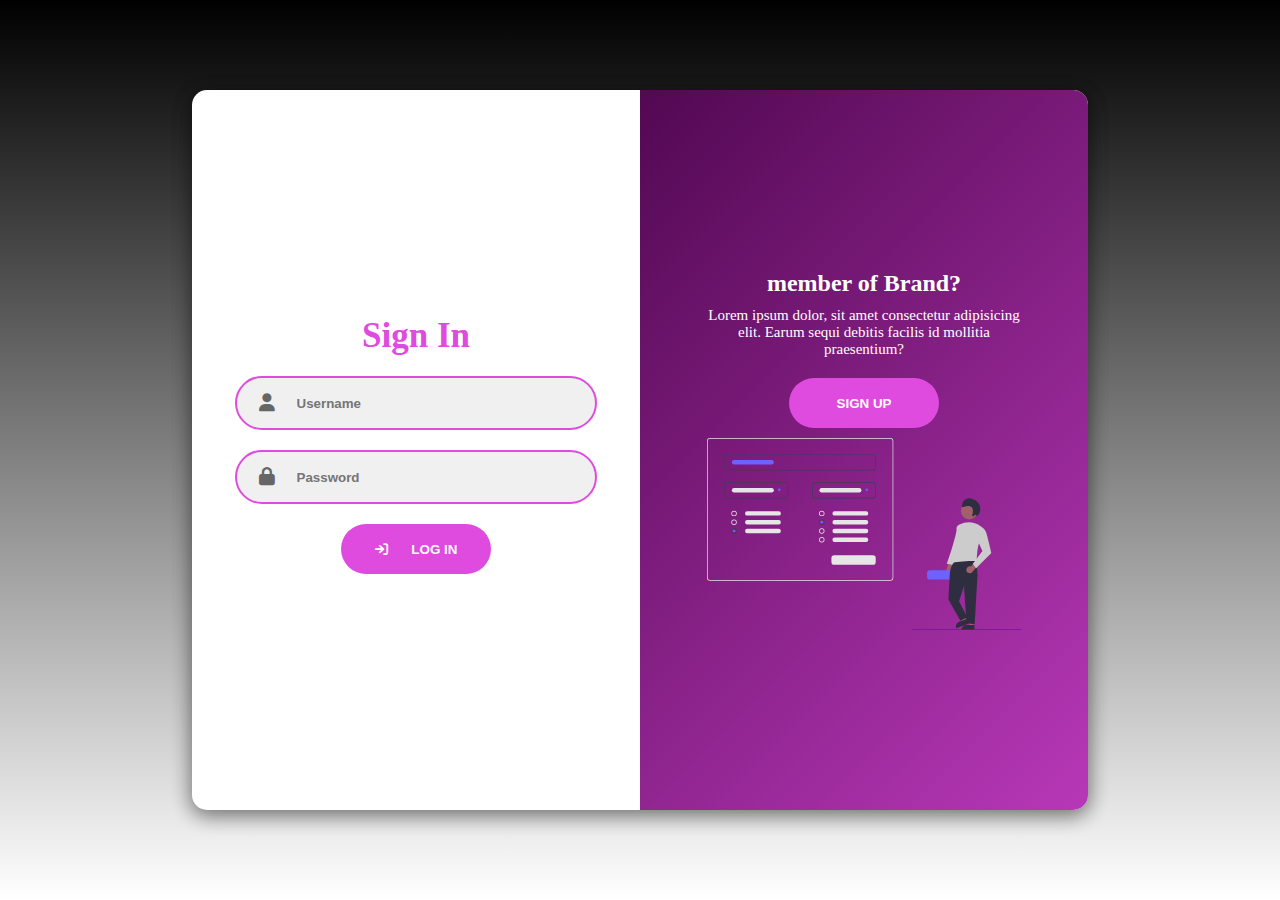
==== index.html @ 09955470 "folder name changed" ====
<!DOCTYPE html>
<html lang="en">

<head>
    <meta charset="UTF-8">
    <meta name="viewport" content="width=device-width, initial-scale=1.0">
    <title>Sign Up</title>
    <link rel="stylesheet" href="https://cdnjs.cloudflare.com/ajax/libs/font-awesome/6.7.2/css/all.min.css">
    <link rel="stylesheet" href="../css/index.css">
</head>

<body>
    <div class="container">
        <div class="signin-signup">
            <form action="" class="sign-in-form">
                <h2 class="title">
                    Sign In
                </h2>
                <div class="input-field">
                    <i class="fas fa-user">
                    </i>
                    <input type="text" placeholder="Username">
                </div>
                <div class="input-field">
                    <i class="fas fa-lock">
                    </i>
                    <input type="text" placeholder="Password">
                </div>
                <button class="btn" type="submit">
                    <i class="fas fa-sign-in" aria-hidden="true" style="margin-right:20px ;">
                    </i>
                    Log in
                </button>
                <p class="account-text">Don't have an account?
                    <a href="#" id="sign-up-btn2">
                        sign-up
                    </a>
                </p>
            </form>
            <form action="#" class="sign-up-form">
                <h2 class="title">
                    Sign up
                </h2>
                <div class="input-image">
                    <label for="image-upload" id="label-image-upload"><img src="../pics/defaultProfileImage.jpg" alt=""
                            id="profile-image-icon">
                        <img id="image-preview" src="" alt="Image Preview">
                    </label>
                    <input type="file" name="image" id="image-upload" accept="image/*" required style="display: none;"
                        onchange="previewImage()">
                </div>
                <div class="input-field">
                    <i class="fas fa-user">
                    </i>
                    <input type="text" placeholder="Username" required>
                </div>
                <div class="input-field">
                    <i class="fas fa-user">
                    </i>
                    <input type="text" placeholder="Mobile Number" required pattern="[0-9]{10}">
                </div>
                <div class="input-field">
                    <i class="fas fa-envelope">
                    </i>
                    <input type="email" placeholder="Email" required>
                </div>
                <div class="input-field">
                    <i class="fas fa-lock">
                    </i>
                    <input type="password" placeholder="Password" required>
                </div>
                <div class="input-field">
                    <i class="fas fa-lock">
                    </i>
                    <input type="password" placeholder="Confirm Password" required>
                </div>
                <button class="btn" type="submit">
                    <i class="fas fa-user-plus" aria-hidden="true" style="margin-right:20px ;">
                    </i>
                    Sign up
                </button>
                <p class="account-text">Already have an account? <a href="#" id="sign-in-btn2"> sign-in</a></p>
            </form>
        </div>
        <div class="panals-container">
            <div class="panel left-panel">
                <div class="content">
                    <h3>member of Brand?</h3>
                    <p>Lorem ipsum dolor, sit amet consectetur adipisicing elit. Earum sequi debitis facilis id mollitia
                        praesentium?</p>
                    <button class="btn" id="sign-in-btn"> Sign in</button>
                </div>
                <img src="../pics/sign-in.svg" alt="" class="image">
            </div>
            <div class="panel right-panel">
                <div class="content">
                    <h3>member of Brand?</h3>
                    <p>Lorem ipsum dolor, sit amet consectetur adipisicing elit. Earum sequi debitis facilis id mollitia
                        praesentium?</p>
                    <button class="btn" id="sign-up-btn"> Sign up</button>
                </div>
                <img src="../pics/sign-up.svg" alt="" class="image">
            </div>
        </div>
    </div>
    <script src="../js/index.js"></script>
</body>

</html>
---- css/index.css ----
* {
    margin: 0;
    padding: 0;
}

body {
    display: flex;
    align-items: center;
    justify-content: center;
    min-height: 100vh;
    background-image: linear-gradient(black, white);
}

.container {
    position: relative;
    width: 70%;
    height: 80vh;
    background: white;
    border-radius: 15px;
    box-shadow: 0 4px 20px 0 rgba(0, 0, 0, 0.3), 0 6px 20px 0 rgba(0, 0, 0, 0.3);
    overflow: hidden;
}

.container::before {
    content: "";
    position: absolute;
    top: 0;
    left: -50%;
    width: 100%;
    height: 100%;
    background: linear-gradient(-45deg, #df4adf, #520852);
    z-index: 6;
    transform: translateX(100%);
    transition: 1s ease-in-out;
}

.signin-signup {
    position: absolute;
    top: 0;
    left: 0;
    width: 100%;
    height: 100%;
    display: flex;
    align-items: center;
    justify-content: space-around;
    z-index: 5;
}

form {
    display: flex;
    align-items: center;
    justify-content: center;
    flex-direction: column;
    width: 40%;
    min-width: 238px;
    padding: 0 10px;
}

form.sign-in-form {
    opacity: 1;
    transition: 0.5s ease-in-out;
    transition-delay: 1s;
}

form.sign-up-form {
    opacity: 0;
    transition: 0.5s ease-in-out;
    transition-delay: 1s;
}

.title {
    font-size: 35px;
    color: #df4adf;
    margin-bottom: 10px;
}

.input-field {
    width: 100%;
    height: 50px;
    background: #f0f0f0;
    margin: 10px 0;
    border: 2px solid #df4adf;
    border-radius: 50px;
    display: flex;
    align-items: center;

}

.input-field i {
    flex: 1;
    text-align: center;
    color: #666;
    font-size: 18px;
}
.input-image{
    justify-content: center;
    display: flex;
    align-items: center;
    padding: 1px;
    border:2px solid #df4adf;
    border-radius: 50%;
    height: 60px;
    width: 60px;
    /* position: relative; */
}
#profile-image-icon{
    align-self: center;
    width: 100%;
    height: 100%;
    border-radius: 50px;
}
#image-preview {
    width: 60px;
    height: 60px;
    /* image-rendering: crisp-edges; */
    border-radius: 100%;
    display: none; /* Hide the image preview initially */
    
}

#label-image-upload{
    display: flex;
    align-items: center;
}

.input-field input {
    flex: 5;
    background: none;
    border: none;
    outline: none;
    width: 100%;
    font-weight: 600;
}

.btn {
    width: 150px;
    height: 50px;
    border: none;
    border-radius: 50px;
    background-color: #df4adf;
    color: white;
    font-weight: 600;
    margin: 10px 0;
    text-transform: uppercase;
}

.btn:hover {
    background: #c03cc0;
}

.panals-container {
    position: absolute;
    top: 0;
    left: 0;
    width: 100%;
    height: 100%;
    display: flex;
    align-items: center;
    justify-content: space-around;
}

.panel {
    display: flex;
    flex-direction: column;
    align-items: center;
    justify-content: space-around;
    width: 35%;
    min-width: 238px;
    padding: 0 10px;
    text-align: center;
    z-index: 6;

}

.left-panel {
    pointer-events: none;
}

.content {
    color: white;
    transition: 1.1s ease-in-out;
    transition-delay: 0.5s;
}

.panel h3 {
    font-size: 24px;
    font-weight: 600;
}

.panel p {
    font-size: 15px;
    padding: 10px 0;
}

.image {
    width: 100%;
    transition: 1.1s ease-in-out;
    transition-delay: 0.4s;
}

.left-panel .image,
.left-panel .content {
    transform: translateX(-200%);
}

.right-panel .image,
.right-panel .content {
    transform: translateX(0);
}

.container.sign-up-mode::before {
    transform: translateX(0);
}

.container.sign-up-mode .right-panel .image,
.container.sign-up-mode .right-panel .content {
    transform: translateX(200%);
}

.container.sign-up-mode .left-panel .image,
.container.sign-up-mode .left-panel .content {
    transform: translateX(0);
}

.container.container.sign-up-mode form.sign-in-form {
    opacity: 0;
}

.container.container.sign-up-mode form.sign-up-form {
    opacity: 1;
}

.container.sign-up-mode .right-panel {
    pointer-events: none;
}

.container.sign-up-mode .left-panel {
    pointer-events: all;
}

.account-text{
    display: none;
}
/* Responsive */

@media (max-width:779px) {
    .container {
        width: 100vh;
        height: 100vh;
    }
}

@media (max-width:635px) {
    .container::before {
        display: none;

    }
    form{
        width: 80%;
    }

    form.sign-up-form {
        display: none;
    }

    .container.sign-up-mode2 form.sign-up-form{
        display: flex;
        opacity: 1;
    }

   .container.sign-up-mode2 form.sign-in-form{
        display: none;
    }
    .panals-container {
        display: none;
    }
    .account-text{
        display: block;
    }
}

@media (max-width:320px) {
    form{
        width: 90%;
    }
}
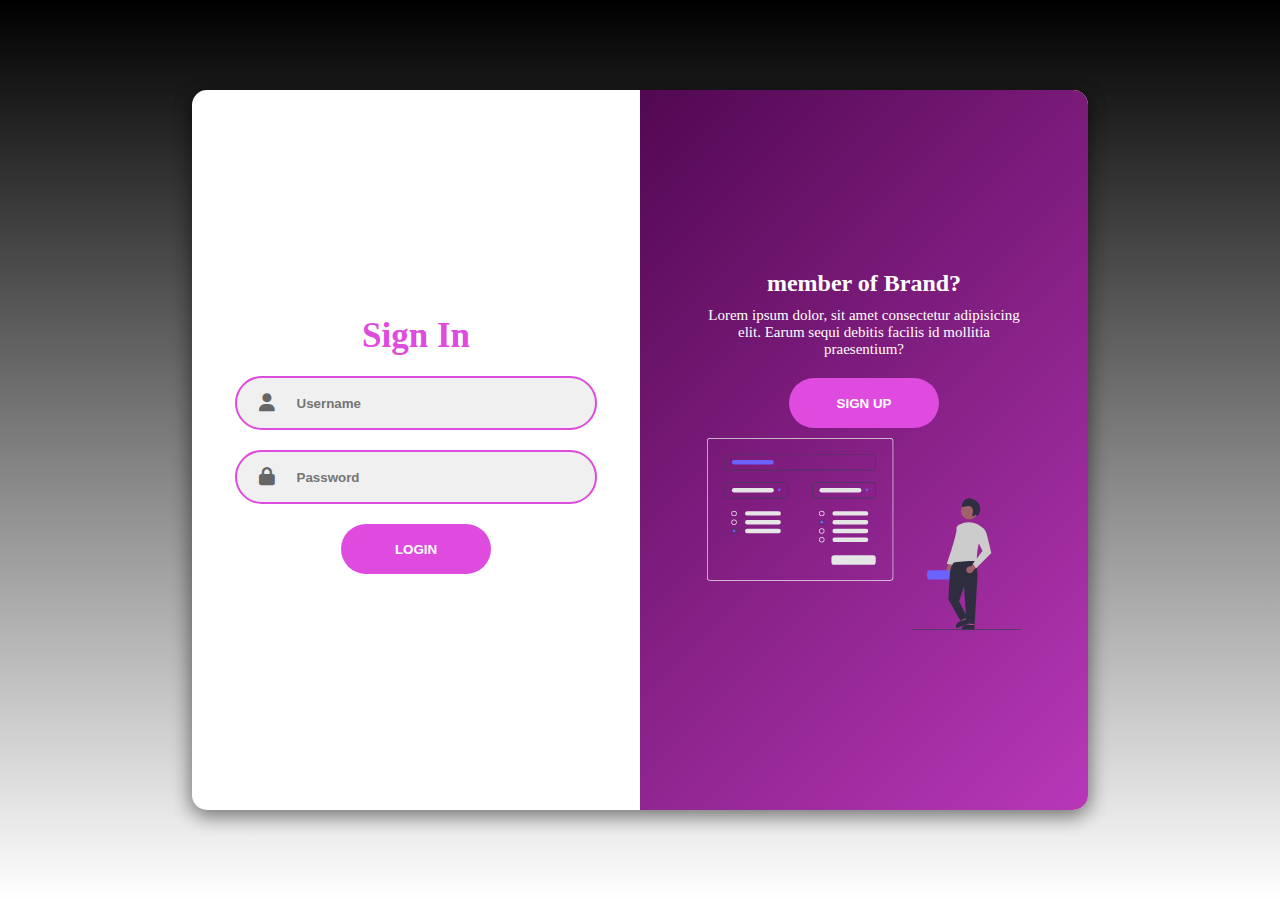
==== commit 5af0669e: "folder name changed" ====
--- a/index.html
+++ b/index.html
@@ -12,75 +12,54 @@
 <body>
     <div class="container">
         <div class="signin-signup">
-            <form action="" class="sign-in-form">
-                <h2 class="title">
-                    Sign In
-                </h2>
+            <form action="#" class="sign-in-form">
+                <h2 class="title">Sign In</h2>
                 <div class="input-field">
-                    <i class="fas fa-user">
-                    </i>
+                    <i class="fas fa-user"></i>
                     <input type="text" placeholder="Username">
                 </div>
                 <div class="input-field">
-                    <i class="fas fa-lock">
-                    </i>
+                    <i class="fas fa-lock"></i>
                     <input type="text" placeholder="Password">
                 </div>
-                <button class="btn" type="submit">
-                    <i class="fas fa-sign-in" aria-hidden="true" style="margin-right:20px ;">
-                    </i>
-                    Log in
-                </button>
-                <p class="account-text">Don't have an account?
-                    <a href="#" id="sign-up-btn2">
-                        sign-up
-                    </a>
-                </p>
+                <input type="submit" value="Login" class="btn">
+                <p class="account-text">Don't have an account? <a href="#" id="sign-up-btn2"> sign-up</a></p>
             </form>
-            <form action="#" class="sign-up-form">
-                <h2 class="title">
-                    Sign up
-                </h2>
+            <form action="_bla" class="sign-up-form">
+                <h2 class="title">Sign up</h2>
                 <div class="input-image">
-                    <label for="image-upload" id="label-image-upload"><img src="../pics/defaultProfileImage.jpg" alt=""
-                            id="profile-image-icon">
-                        <img id="image-preview" src="" alt="Image Preview">
-                    </label>
-                    <input type="file" name="image" id="image-upload" accept="image/*" required style="display: none;"
-                        onchange="previewImage()">
+                    <label for="image-upload" id="label-image-upload"><img src="../pics/defaultProfileImage.jpg" alt="" id="profile-image-icon"><img id="image-preview" src="" alt="Image Preview"></label>
+                    <input type="file" name="image" id="image-upload" accept="image/*" required style="display: none;" onchange="previewImage()">
+                    
                 </div>
                 <div class="input-field">
-                    <i class="fas fa-user">
-                    </i>
+                    <i class="fas fa-user"></i>
                     <input type="text" placeholder="Username" required>
                 </div>
                 <div class="input-field">
-                    <i class="fas fa-user">
-                    </i>
-                    <input type="text" placeholder="Mobile Number" required pattern="[0-9]{10}">
+                    <i class="fas fa-user"></i>
+                    <input type="text" placeholder="Mobile Number" required pattern="[0-9]{10}"> 
                 </div>
                 <div class="input-field">
-                    <i class="fas fa-envelope">
-                    </i>
+                    <i class="fas fa-user"></i>
+                    <input type="date" placeholder="Date of birth" required pattern="[0-9]{10}"> 
+                </div>
+                <div class="input-field">
+                    <i class="fas fa-envelope"></i>
                     <input type="email" placeholder="Email" required>
                 </div>
                 <div class="input-field">
-                    <i class="fas fa-lock">
-                    </i>
-                    <input type="password" placeholder="Password" required>
+                    <i class="fas fa-lock"></i>
+                    <input type="password" placeholder="Password" required >
                 </div>
                 <div class="input-field">
-                    <i class="fas fa-lock">
-                    </i>
+                    <i class="fas fa-lock"></i>
                     <input type="password" placeholder="Confirm Password" required>
                 </div>
-                <button class="btn" type="submit">
-                    <i class="fas fa-user-plus" aria-hidden="true" style="margin-right:20px ;">
-                    </i>
-                    Sign up
-                </button>
+                <input type="submit" value="Sign up" class="btn">
                 <p class="account-text">Already have an account? <a href="#" id="sign-in-btn2"> sign-in</a></p>
             </form>
+
         </div>
         <div class="panals-container">
             <div class="panel left-panel">
@@ -101,9 +80,12 @@
                 </div>
                 <img src="../pics/sign-up.svg" alt="" class="image">
             </div>
+
         </div>
     </div>
     <script src="../js/index.js"></script>
+
+
 </body>
 
 </html>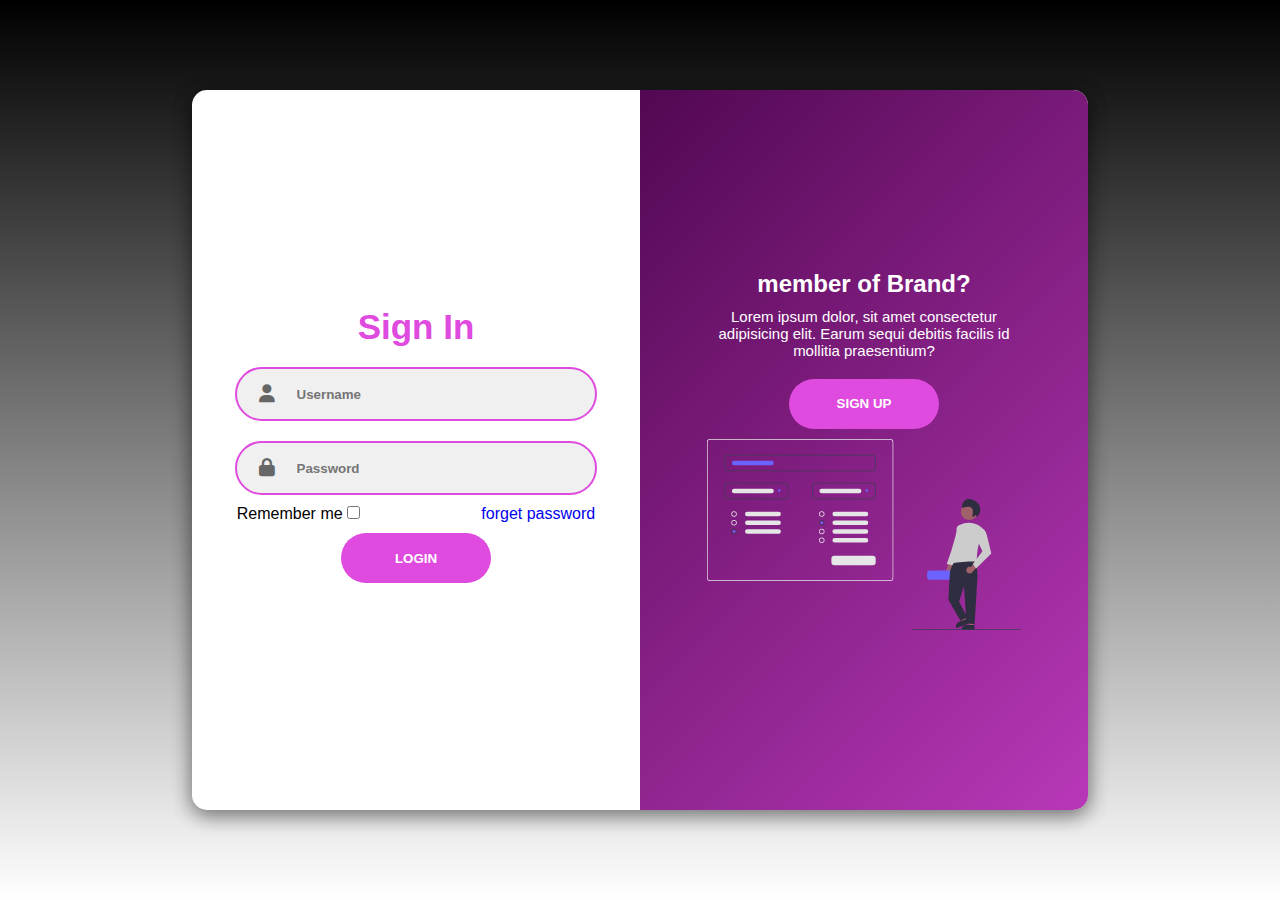
==== commit f5badd2b: "advancement of sign it sign up" ====
--- a/index.html
+++ b/index.html
@@ -6,7 +6,7 @@
     <meta name="viewport" content="width=device-width, initial-scale=1.0">
     <title>Sign Up</title>
     <link rel="stylesheet" href="https://cdnjs.cloudflare.com/ajax/libs/font-awesome/6.7.2/css/all.min.css">
-    <link rel="stylesheet" href="../css/index.css">
+    <link rel="stylesheet" href="./css/index.css">
 </head>
 
 <body>
@@ -22,15 +22,28 @@
                     <i class="fas fa-lock"></i>
                     <input type="text" placeholder="Password">
                 </div>
+                <div class="last-text">
+                    <!-- <i class="fas fa-lock"></i> -->
+                    <label for="remember-me">Remember me
+                        <input type="checkbox" id="remember-me" placeholder="Password">
+                    </label>
+                    <a href="#" style="text-decoration: none;">
+                        forget password
+                    </a>
+                </div>
                 <input type="submit" value="Login" class="btn">
                 <p class="account-text">Don't have an account? <a href="#" id="sign-up-btn2"> sign-up</a></p>
             </form>
             <form action="_bla" class="sign-up-form">
                 <h2 class="title">Sign up</h2>
                 <div class="input-image">
-                    <label for="image-upload" id="label-image-upload"><img src="../pics/defaultProfileImage.jpg" alt="" id="profile-image-icon"><img id="image-preview" src="" alt="Image Preview"></label>
-                    <input type="file" name="image" id="image-upload" accept="image/*" required style="display: none;" onchange="previewImage()">
-                    
+                    <label for="image-upload" id="label-image-upload">
+                        <img src="./images/defaultProfileImage.jpg" alt="Default Image" id="profile-image-icon">
+                        <img id="image-preview" src="" alt="Image Preview" style="object-fit: cover;">
+                    </label>
+                    <input type="file" name="image" id="image-upload" accept="image/*" required style="display: none;"
+                        onchange="previewImage()">
+
                 </div>
                 <div class="input-field">
                     <i class="fas fa-user"></i>
@@ -38,11 +51,15 @@
                 </div>
                 <div class="input-field">
                     <i class="fas fa-user"></i>
-                    <input type="text" placeholder="Mobile Number" required pattern="[0-9]{10}"> 
+                    <input type="text" placeholder="Mobile Number" required pattern="[0-9]{10}">
                 </div>
                 <div class="input-field">
-                    <i class="fas fa-user"></i>
-                    <input type="date" placeholder="Date of birth" required pattern="[0-9]{10}"> 
+                    <i class="fas fa-calendar-days">
+                    </i>
+                    <label for="date-input" style="margin: 0 10px;">
+                        Date Of birth
+                    </label>
+                    <input type="date" placeholder="Date of birth" required id="date-input" max="2004-01-01">
                 </div>
                 <div class="input-field">
                     <i class="fas fa-envelope"></i>
@@ -50,7 +67,7 @@
                 </div>
                 <div class="input-field">
                     <i class="fas fa-lock"></i>
-                    <input type="password" placeholder="Password" required >
+                    <input type="password" placeholder="Password" required>
                 </div>
                 <div class="input-field">
                     <i class="fas fa-lock"></i>
@@ -69,7 +86,7 @@
                         praesentium?</p>
                     <button class="btn" id="sign-in-btn"> Sign in</button>
                 </div>
-                <img src="../pics/sign-in.svg" alt="" class="image">
+                <img src="./images/sign-in.svg" alt="" class="image">
             </div>
             <div class="panel right-panel">
                 <div class="content">
@@ -78,13 +95,12 @@
                         praesentium?</p>
                     <button class="btn" id="sign-up-btn"> Sign up</button>
                 </div>
-                <img src="../pics/sign-up.svg" alt="" class="image">
+                <img src="./images/sign-up.svg" alt="" class="image">
             </div>
 
         </div>
     </div>
-    <script src="../js/index.js"></script>
-
+    <script src="./js/index.js"></script>
 
 </body>
 
--- a/css/index.css
+++ b/css/index.css
@@ -1,6 +1,11 @@
 * {
     margin: 0;
     padding: 0;
+    font-family: 'Lucida Sans', 'Lucida Sans Regular', 'Lucida Grande', 'Lucida Sans Unicode', Geneva, Verdana, sans-serif
+}
+
+input {
+    font-family: 'Lucida Sans', 'Lucida Sans Regular', 'Lucida Grande', 'Lucida Sans Unicode', Geneva, Verdana, sans-serif
 }
 
 body {
@@ -73,6 +78,13 @@
     color: #df4adf;
     margin-bottom: 10px;
 }
+.last-text{
+    align-self: flex-start;
+    display: flex;
+    justify-content: space-between;
+    gap: 10px;
+    width: 100%;
+}
 
 .input-field {
     width: 100%;
@@ -92,33 +104,37 @@
     color: #666;
     font-size: 18px;
 }
-.input-image{
+
+.input-image {
     justify-content: center;
     display: flex;
     align-items: center;
     padding: 1px;
-    border:2px solid #df4adf;
+    border: 2px solid #df4adf;
     border-radius: 50%;
     height: 60px;
     width: 60px;
     /* position: relative; */
 }
-#profile-image-icon{
+
+#profile-image-icon {
     align-self: center;
     width: 100%;
     height: 100%;
     border-radius: 50px;
 }
+
 #image-preview {
     width: 60px;
     height: 60px;
     /* image-rendering: crisp-edges; */
     border-radius: 100%;
-    display: none; /* Hide the image preview initially */
-    
-}
-
-#label-image-upload{
+    display: none;
+    /* Hide the image preview initially */
+
+}
+
+#label-image-upload {
     display: flex;
     align-items: center;
 }
@@ -238,9 +254,10 @@
     pointer-events: all;
 }
 
-.account-text{
+.account-text {
     display: none;
 }
+
 /* Responsive */
 
 @media (max-width:779px) {
@@ -255,7 +272,8 @@
         display: none;
 
     }
-    form{
+
+    form {
         width: 80%;
     }
 
@@ -263,24 +281,26 @@
         display: none;
     }
 
-    .container.sign-up-mode2 form.sign-up-form{
+    .container.sign-up-mode2 form.sign-up-form {
         display: flex;
         opacity: 1;
     }
 
-   .container.sign-up-mode2 form.sign-in-form{
+    .container.sign-up-mode2 form.sign-in-form {
         display: none;
     }
+
     .panals-container {
         display: none;
     }
-    .account-text{
+
+    .account-text {
         display: block;
     }
 }
 
 @media (max-width:320px) {
-    form{
+    form {
         width: 90%;
     }
 }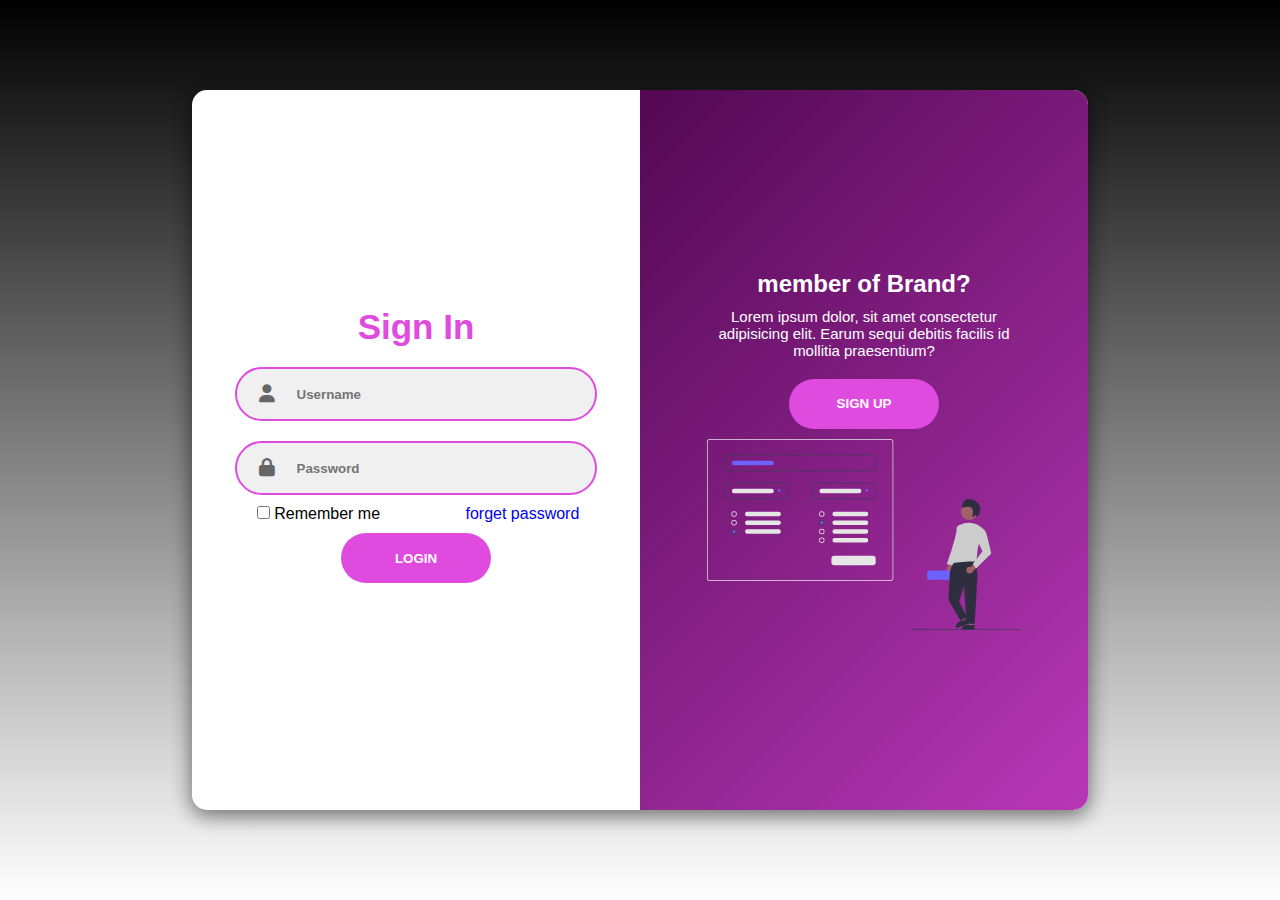
==== commit 24b14263: "font problem" ====
--- a/index.html
+++ b/index.html
@@ -24,10 +24,13 @@
                 </div>
                 <div class="last-text">
                     <!-- <i class="fas fa-lock"></i> -->
-                    <label for="remember-me">Remember me
+                    <div>
+
                         <input type="checkbox" id="remember-me" placeholder="Password">
-                    </label>
-                    <a href="#" style="text-decoration: none;">
+                        <label for="remember-me">Remember me
+                        </label>
+                    </div>
+                    <a href="#">
                         forget password
                     </a>
                 </div>
@@ -39,24 +42,22 @@
                 <div class="input-image">
                     <label for="image-upload" id="label-image-upload">
                         <img src="./images/defaultProfileImage.jpg" alt="Default Image" id="profile-image-icon">
-                        <img id="image-preview" src="" alt="Image Preview" style="object-fit: cover;">
+                        <img id="image-preview" src="" alt="Image Preview" >
                     </label>
-                    <input type="file" name="image" id="image-upload" accept="image/*" required style="display: none;"
-                        onchange="previewImage()">
-
+                    <input type="file" name="image" id="image-upload" accept="image/*" required onchange="previewImage()">
                 </div>
                 <div class="input-field">
                     <i class="fas fa-user"></i>
                     <input type="text" placeholder="Username" required>
                 </div>
                 <div class="input-field">
-                    <i class="fas fa-user"></i>
-                    <input type="text" placeholder="Mobile Number" required pattern="[0-9]{10}">
+                    <i class="fas fa-phone"></i>
+                    <input type="number" placeholder="Mobile Number" required min="1000000000" max="9999999999">
                 </div>
                 <div class="input-field">
                     <i class="fas fa-calendar-days">
                     </i>
-                    <label for="date-input" style="margin: 0 10px;">
+                    <label for="date-input" id="date-input-lable">
                         Date Of birth
                     </label>
                     <input type="date" placeholder="Date of birth" required id="date-input" max="2004-01-01">
--- a/css/index.css
+++ b/css/index.css
@@ -2,6 +2,9 @@
     margin: 0;
     padding: 0;
     font-family: 'Lucida Sans', 'Lucida Sans Regular', 'Lucida Grande', 'Lucida Sans Unicode', Geneva, Verdana, sans-serif
+}
+a{
+    text-decoration: none;
 }
 
 input {
@@ -78,12 +81,14 @@
     color: #df4adf;
     margin-bottom: 10px;
 }
-.last-text{
+
+.last-text {
     align-self: flex-start;
     display: flex;
     justify-content: space-between;
     gap: 10px;
-    width: 100%;
+    width: 90%;
+    padding: 0 20px;
 }
 
 .input-field {
@@ -115,6 +120,15 @@
     height: 60px;
     width: 60px;
     /* position: relative; */
+}
+.input-image input{
+    display: none;
+}
+
+#date-input-lable {
+    margin: 0 10px;
+    font-weight: 600;
+    opacity: 0.5;
 }
 
 #profile-image-icon {
@@ -137,6 +151,9 @@
 #label-image-upload {
     display: flex;
     align-items: center;
+}
+#label-image-upload img{
+    object-fit: cover;
 }
 
 .input-field input {
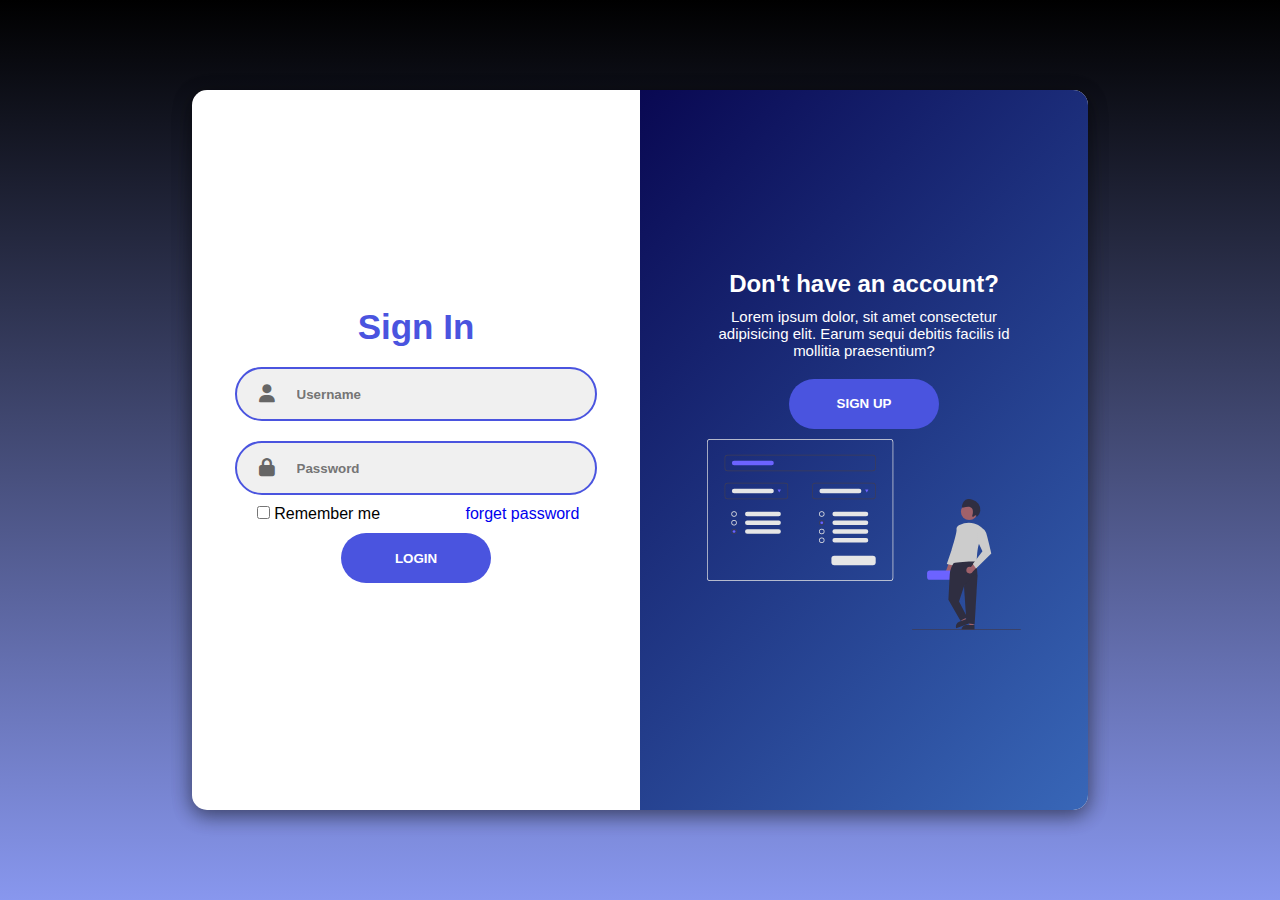
==== commit 13b406ed: "all tag closed properly" ====
--- a/index.html
+++ b/index.html
@@ -2,11 +2,11 @@
 <html lang="en">
 
 <head>
-    <meta charset="UTF-8">
-    <meta name="viewport" content="width=device-width, initial-scale=1.0">
+    <meta charset="UTF-8" />
+    <meta name="viewport" content="width=device-width, initial-scale=1.0" />
     <title>Sign Up</title>
-    <link rel="stylesheet" href="https://cdnjs.cloudflare.com/ajax/libs/font-awesome/6.7.2/css/all.min.css">
-    <link rel="stylesheet" href="./css/index.css">
+    <link rel="stylesheet" href="https://cdnjs.cloudflare.com/ajax/libs/font-awesome/6.7.2/css/all.min.css" />
+    <link rel="stylesheet" href="./css/index.css" />
 </head>
 
 <body>
@@ -16,17 +16,15 @@
                 <h2 class="title">Sign In</h2>
                 <div class="input-field">
                     <i class="fas fa-user"></i>
-                    <input type="text" placeholder="Username">
+                    <input type="text" placeholder="Username" />
                 </div>
                 <div class="input-field">
                     <i class="fas fa-lock"></i>
-                    <input type="text" placeholder="Password">
+                    <input type="text" placeholder="Password" />
                 </div>
                 <div class="last-text">
-                    <!-- <i class="fas fa-lock"></i> -->
                     <div>
-
-                        <input type="checkbox" id="remember-me" placeholder="Password">
+                        <input type="checkbox" id="remember-me" placeholder="Password" />
                         <label for="remember-me">Remember me
                         </label>
                     </div>
@@ -34,75 +32,76 @@
                         forget password
                     </a>
                 </div>
-                <input type="submit" value="Login" class="btn">
+                <input type="submit" value="Login" class="btn" />
                 <p class="account-text">Don't have an account? <a href="#" id="sign-up-btn2"> sign-up</a></p>
             </form>
-            <form action="_bla" class="sign-up-form">
+            <form target="_blank" action="#" class="sign-up-form">
                 <h2 class="title">Sign up</h2>
                 <div class="input-image">
                     <label for="image-upload" id="label-image-upload">
-                        <img src="./images/defaultProfileImage.jpg" alt="Default Image" id="profile-image-icon">
-                        <img id="image-preview" src="" alt="Image Preview" >
+                        <img src="./images/defaultProfileImage.jpg" alt="Default Image" id="profile-image-icon" />
+                        <img id="image-preview" src="" alt="Image Preview" />
                     </label>
-                    <input type="file" name="image" id="image-upload" accept="image/*" required onchange="previewImage()">
+                    <input type="file" name="image-upload" id="image-upload" accept="image/*" required
+                        onchange="previewImage()" />
                 </div>
                 <div class="input-field">
                     <i class="fas fa-user"></i>
-                    <input type="text" placeholder="Username" required>
+                    <input type="text" placeholder="Username" required />
                 </div>
                 <div class="input-field">
                     <i class="fas fa-phone"></i>
-                    <input type="number" placeholder="Mobile Number" required min="1000000000" max="9999999999">
+                    <input type="number" placeholder="Mobile Number" required min="1000000000" max="9999999999" />
                 </div>
                 <div class="input-field">
-                    <i class="fas fa-calendar-days">
+                    <i class="fas fa-calendar-days" style="margin: 0 10px 0 8px;">
                     </i>
                     <label for="date-input" id="date-input-lable">
                         Date Of birth
                     </label>
-                    <input type="date" placeholder="Date of birth" required id="date-input" max="2004-01-01">
+                    <input type="date" placeholder="Date of birth" required id="date-input" max="2004-01-01" />
                 </div>
                 <div class="input-field">
                     <i class="fas fa-envelope"></i>
-                    <input type="email" placeholder="Email" required>
+                    <input type="email" placeholder="Email" required />
                 </div>
                 <div class="input-field">
                     <i class="fas fa-lock"></i>
-                    <input type="password" placeholder="Password" required>
+                    <input type="password" placeholder="Password" required />
                 </div>
                 <div class="input-field">
                     <i class="fas fa-lock"></i>
-                    <input type="password" placeholder="Confirm Password" required>
+                    <input type="password" placeholder="Confirm Password" required />
                 </div>
-                <input type="submit" value="Sign up" class="btn">
+                <input type="submit" value="Sign up" class="btn" />
                 <p class="account-text">Already have an account? <a href="#" id="sign-in-btn2"> sign-in</a></p>
             </form>
-
         </div>
         <div class="panals-container">
             <div class="panel left-panel">
                 <div class="content">
-                    <h3>member of Brand?</h3>
+                    <h3>Already have an account</h3>
                     <p>Lorem ipsum dolor, sit amet consectetur adipisicing elit. Earum sequi debitis facilis id mollitia
                         praesentium?</p>
                     <button class="btn" id="sign-in-btn"> Sign in</button>
                 </div>
-                <img src="./images/sign-in.svg" alt="" class="image">
+
+                <img src="./images/sign-in.svg" alt="" class="image" />
+
             </div>
             <div class="panel right-panel">
                 <div class="content">
-                    <h3>member of Brand?</h3>
+                    <h3>Don't have an account?</h3>
                     <p>Lorem ipsum dolor, sit amet consectetur adipisicing elit. Earum sequi debitis facilis id mollitia
                         praesentium?</p>
                     <button class="btn" id="sign-up-btn"> Sign up</button>
                 </div>
-                <img src="./images/sign-up.svg" alt="" class="image">
+
+                <img src="./images/sign-up.svg" alt="" class="image" />
             </div>
-
         </div>
     </div>
-    <script src="./js/index.js"></script>
-
 </body>
+<script src="./js/index.js"></script>
 
 </html>--- a/css/index.css
+++ b/css/index.css
@@ -3,7 +3,12 @@
     padding: 0;
     font-family: 'Lucida Sans', 'Lucida Sans Regular', 'Lucida Grande', 'Lucida Sans Unicode', Geneva, Verdana, sans-serif
 }
-a{
+input::-webkit-outer-spin-button,
+input::-webkit-inner-spin-button {
+  -webkit-appearance: none;
+  margin: 0;
+}
+a {
     text-decoration: none;
 }
 
@@ -16,7 +21,7 @@
     align-items: center;
     justify-content: center;
     min-height: 100vh;
-    background-image: linear-gradient(black, white);
+    background-image: linear-gradient(black, rgb(136, 151, 238));
 }
 
 .container {
@@ -36,11 +41,12 @@
     left: -50%;
     width: 100%;
     height: 100%;
-    background: linear-gradient(-45deg, #df4adf, #520852);
+    background: linear-gradient(-45deg, #4a8bdf, #090852);
     z-index: 6;
     transform: translateX(100%);
-    transition: 1s ease-in-out;
-}
+    transition: 1s ease-in-out; 
+}
+
 
 .signin-signup {
     position: absolute;
@@ -64,13 +70,13 @@
     padding: 0 10px;
 }
 
-form.sign-in-form {
+.sign-in-form {
     opacity: 1;
     transition: 0.5s ease-in-out;
     transition-delay: 1s;
 }
 
-form.sign-up-form {
+.sign-up-form {
     opacity: 0;
     transition: 0.5s ease-in-out;
     transition-delay: 1s;
@@ -78,7 +84,7 @@
 
 .title {
     font-size: 35px;
-    color: #df4adf;
+    color: #4a54df;
     margin-bottom: 10px;
 }
 
@@ -96,11 +102,10 @@
     height: 50px;
     background: #f0f0f0;
     margin: 10px 0;
-    border: 2px solid #df4adf;
+    border: 2px solid #4a54df;
     border-radius: 50px;
     display: flex;
     align-items: center;
-
 }
 
 .input-field i {
@@ -115,20 +120,27 @@
     display: flex;
     align-items: center;
     padding: 1px;
-    border: 2px solid #df4adf;
+    border: 2px solid #4a54df;
     border-radius: 50%;
     height: 60px;
     width: 60px;
-    /* position: relative; */
-}
-.input-image input{
+}
+
+.input-image input {
     display: none;
 }
 
 #date-input-lable {
-    margin: 0 10px;
+    left: -10px;
     font-weight: 600;
     opacity: 0.5;
+    font-size: 13px;
+}
+
+#date-input {
+    opacity: 0.5;
+    width: 40%;
+    margin-left: 10px;
 }
 
 #profile-image-icon {
@@ -141,18 +153,16 @@
 #image-preview {
     width: 60px;
     height: 60px;
-    /* image-rendering: crisp-edges; */
     border-radius: 100%;
     display: none;
-    /* Hide the image preview initially */
-
 }
 
 #label-image-upload {
     display: flex;
     align-items: center;
 }
-#label-image-upload img{
+
+#label-image-upload img {
     object-fit: cover;
 }
 
@@ -170,7 +180,7 @@
     height: 50px;
     border: none;
     border-radius: 50px;
-    background-color: #df4adf;
+    background-color: #4a54df;
     color: white;
     font-weight: 600;
     margin: 10px 0;
@@ -178,7 +188,8 @@
 }
 
 .btn:hover {
-    background: #c03cc0;
+    background: #090852;
+    transition: all 2s ease;
 }
 
 .panals-container {
@@ -202,7 +213,6 @@
     padding: 0 10px;
     text-align: center;
     z-index: 6;
-
 }
 
 .left-panel {
@@ -276,7 +286,6 @@
 }
 
 /* Responsive */
-
 @media (max-width:779px) {
     .container {
         width: 100vh;
